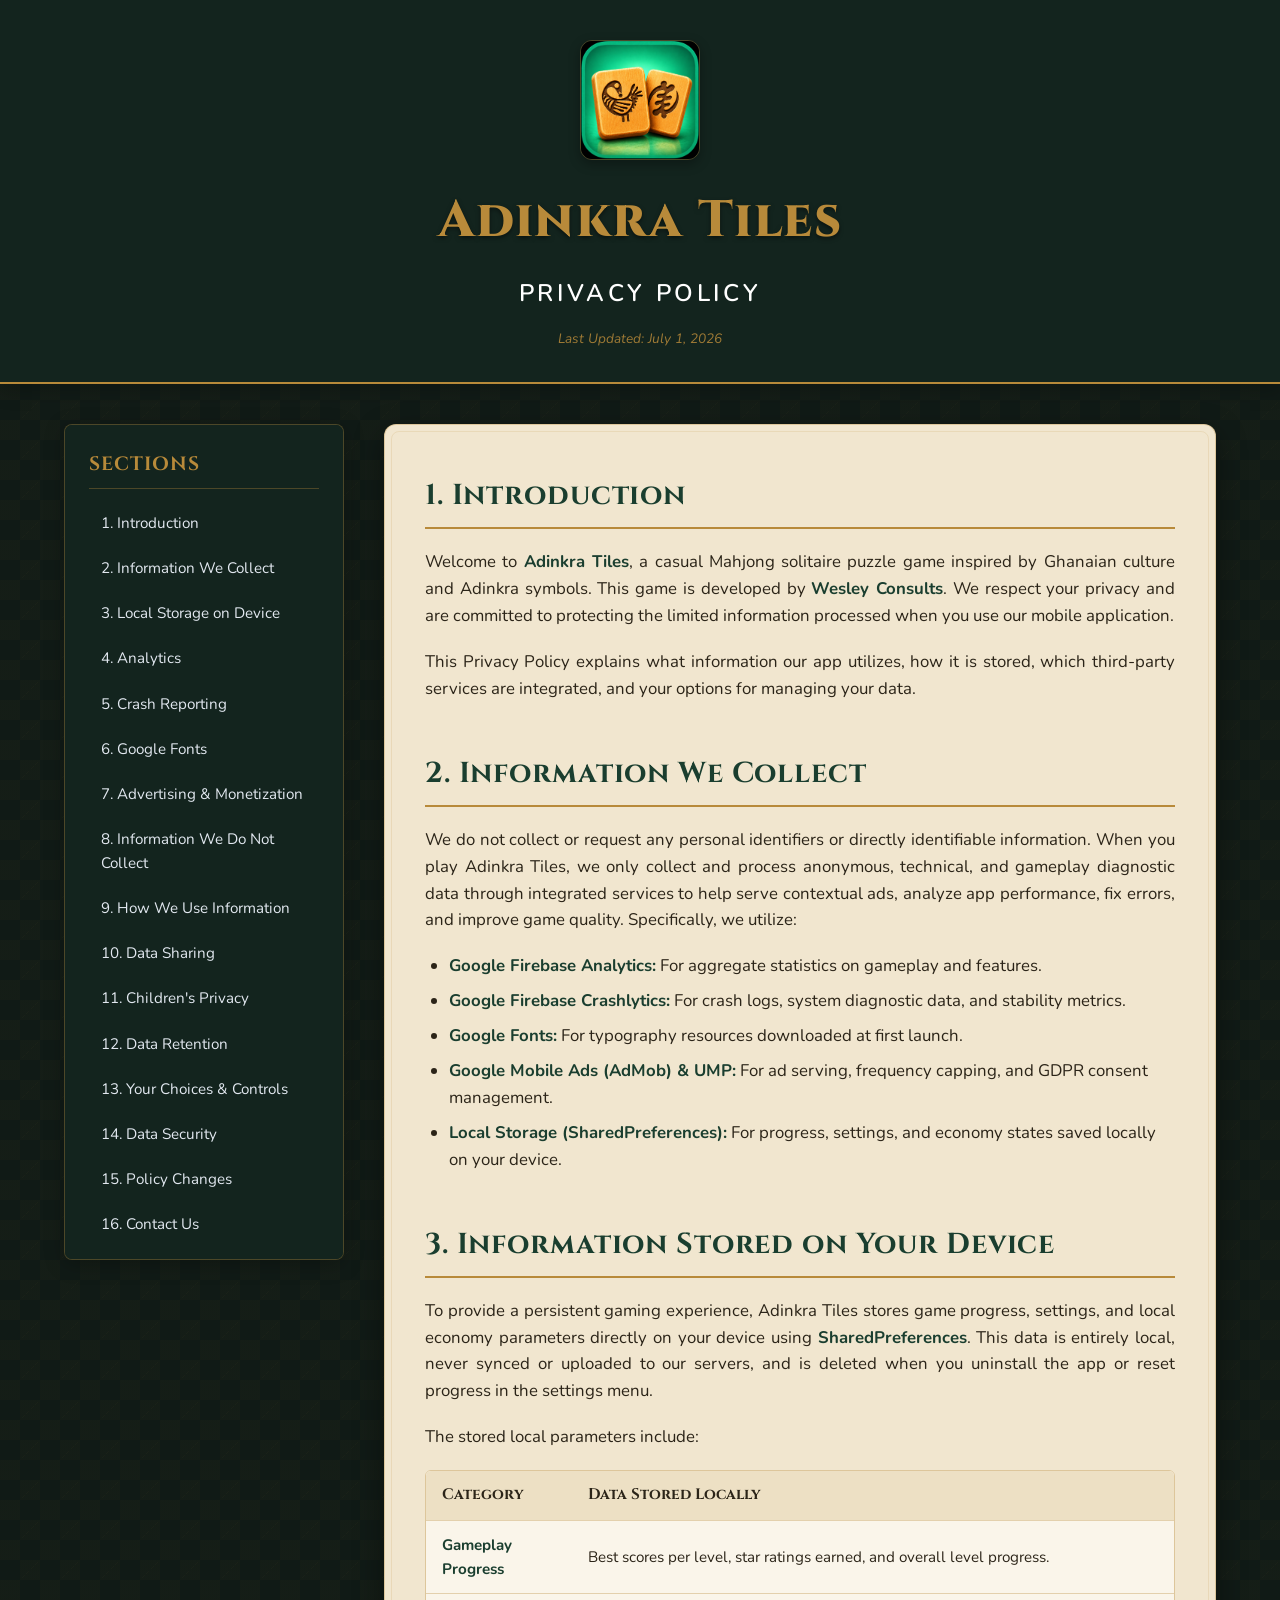
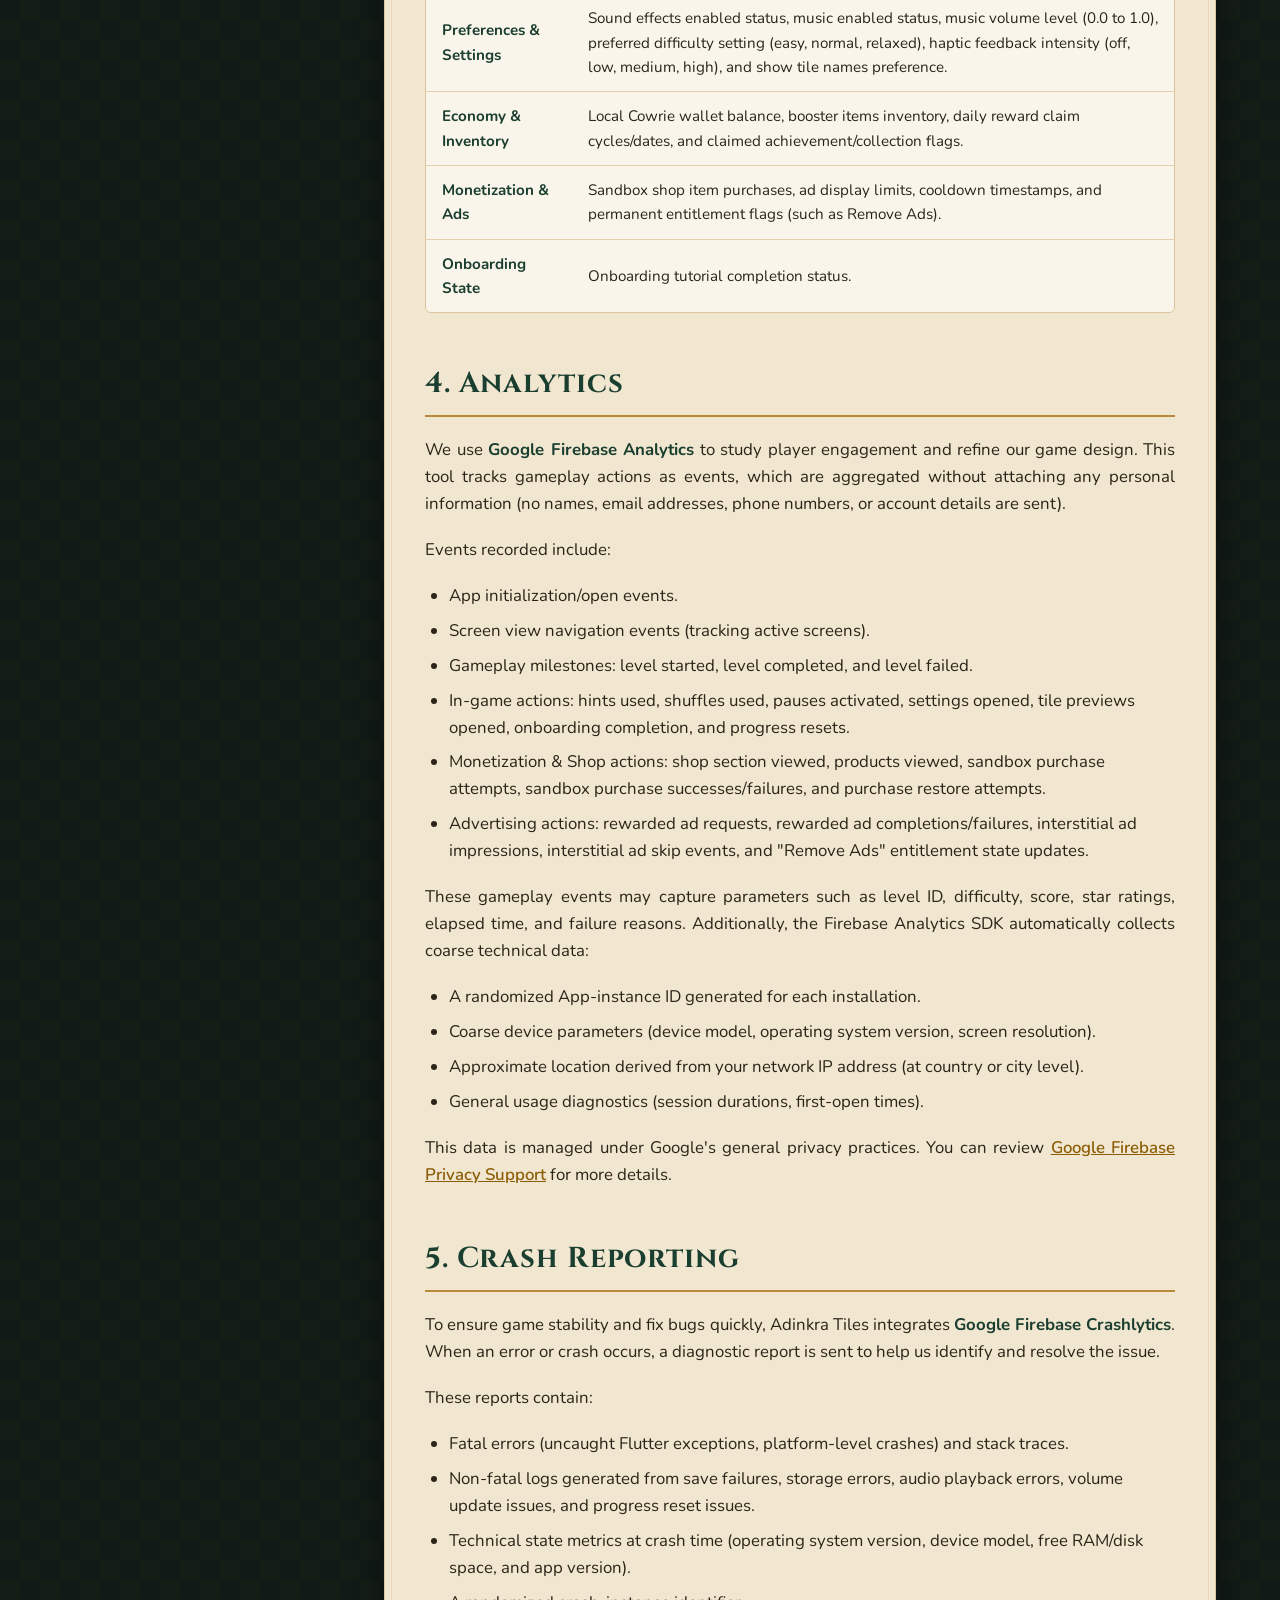
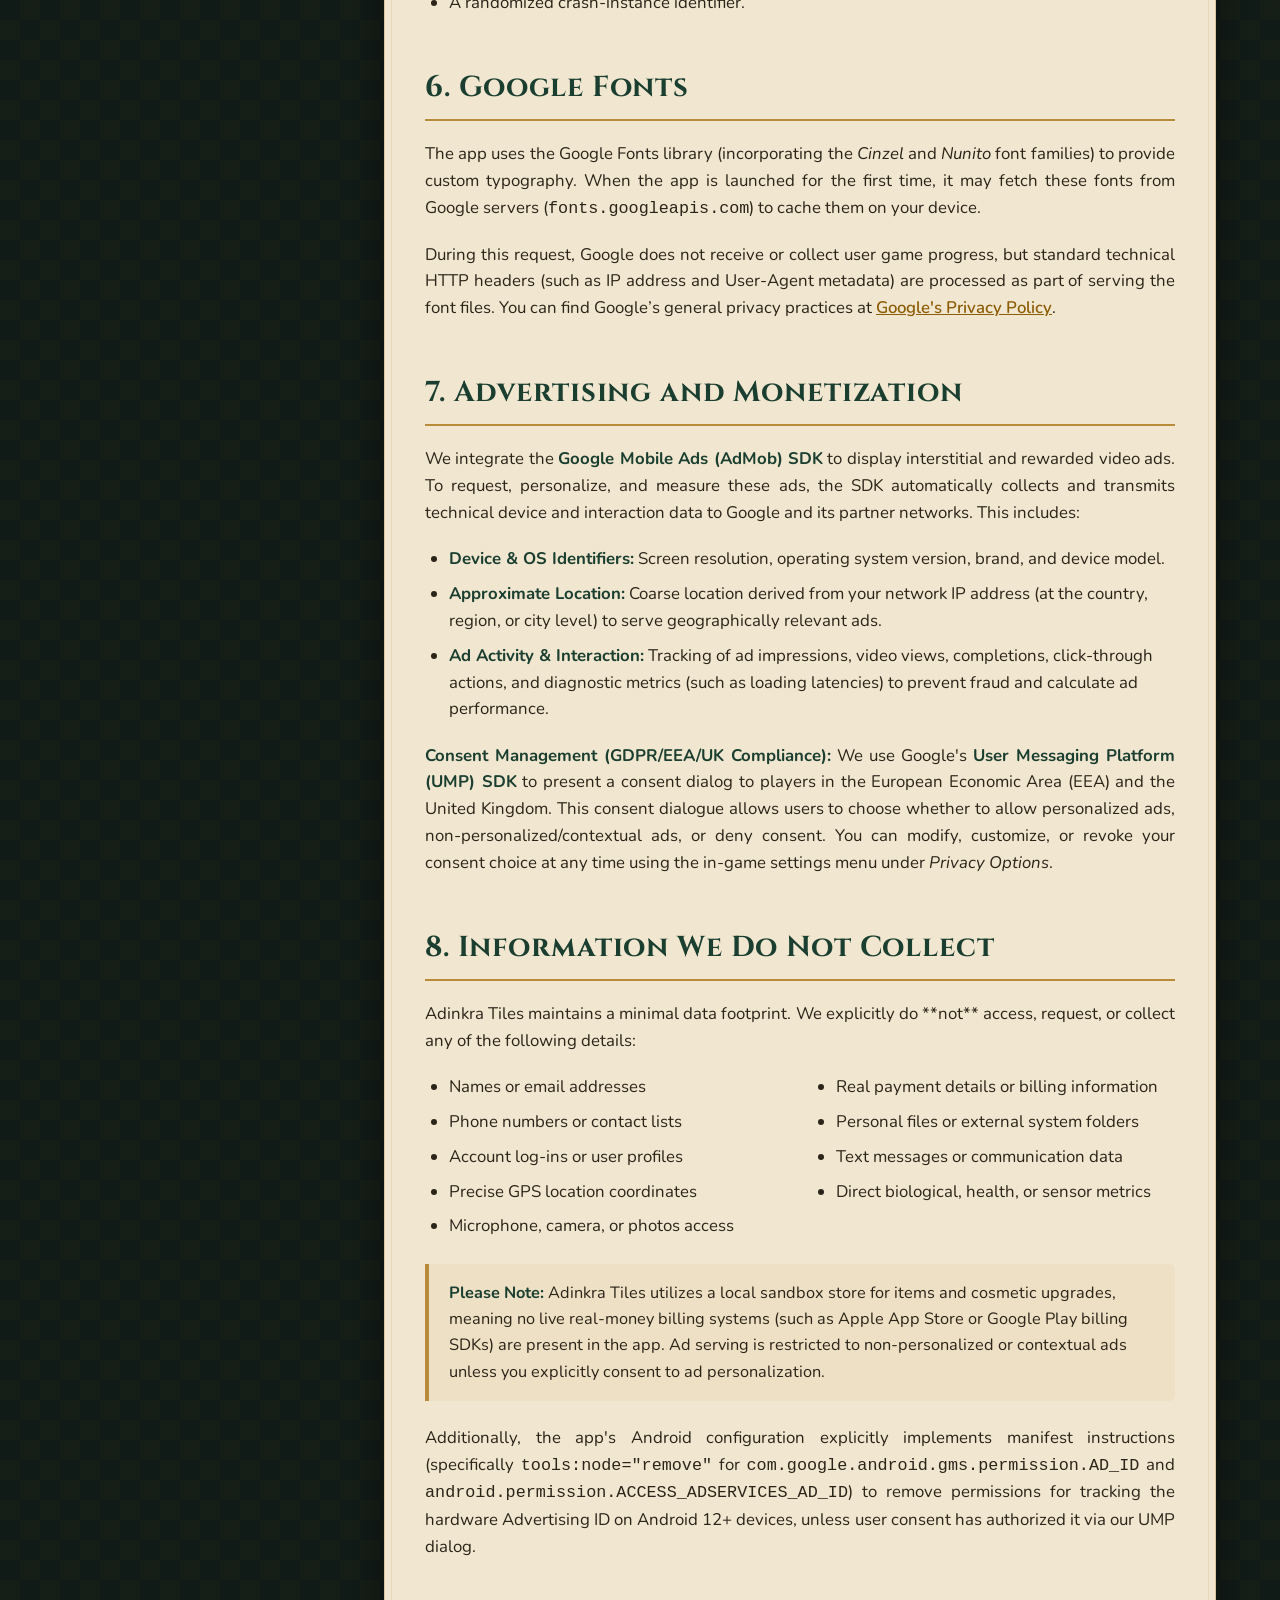
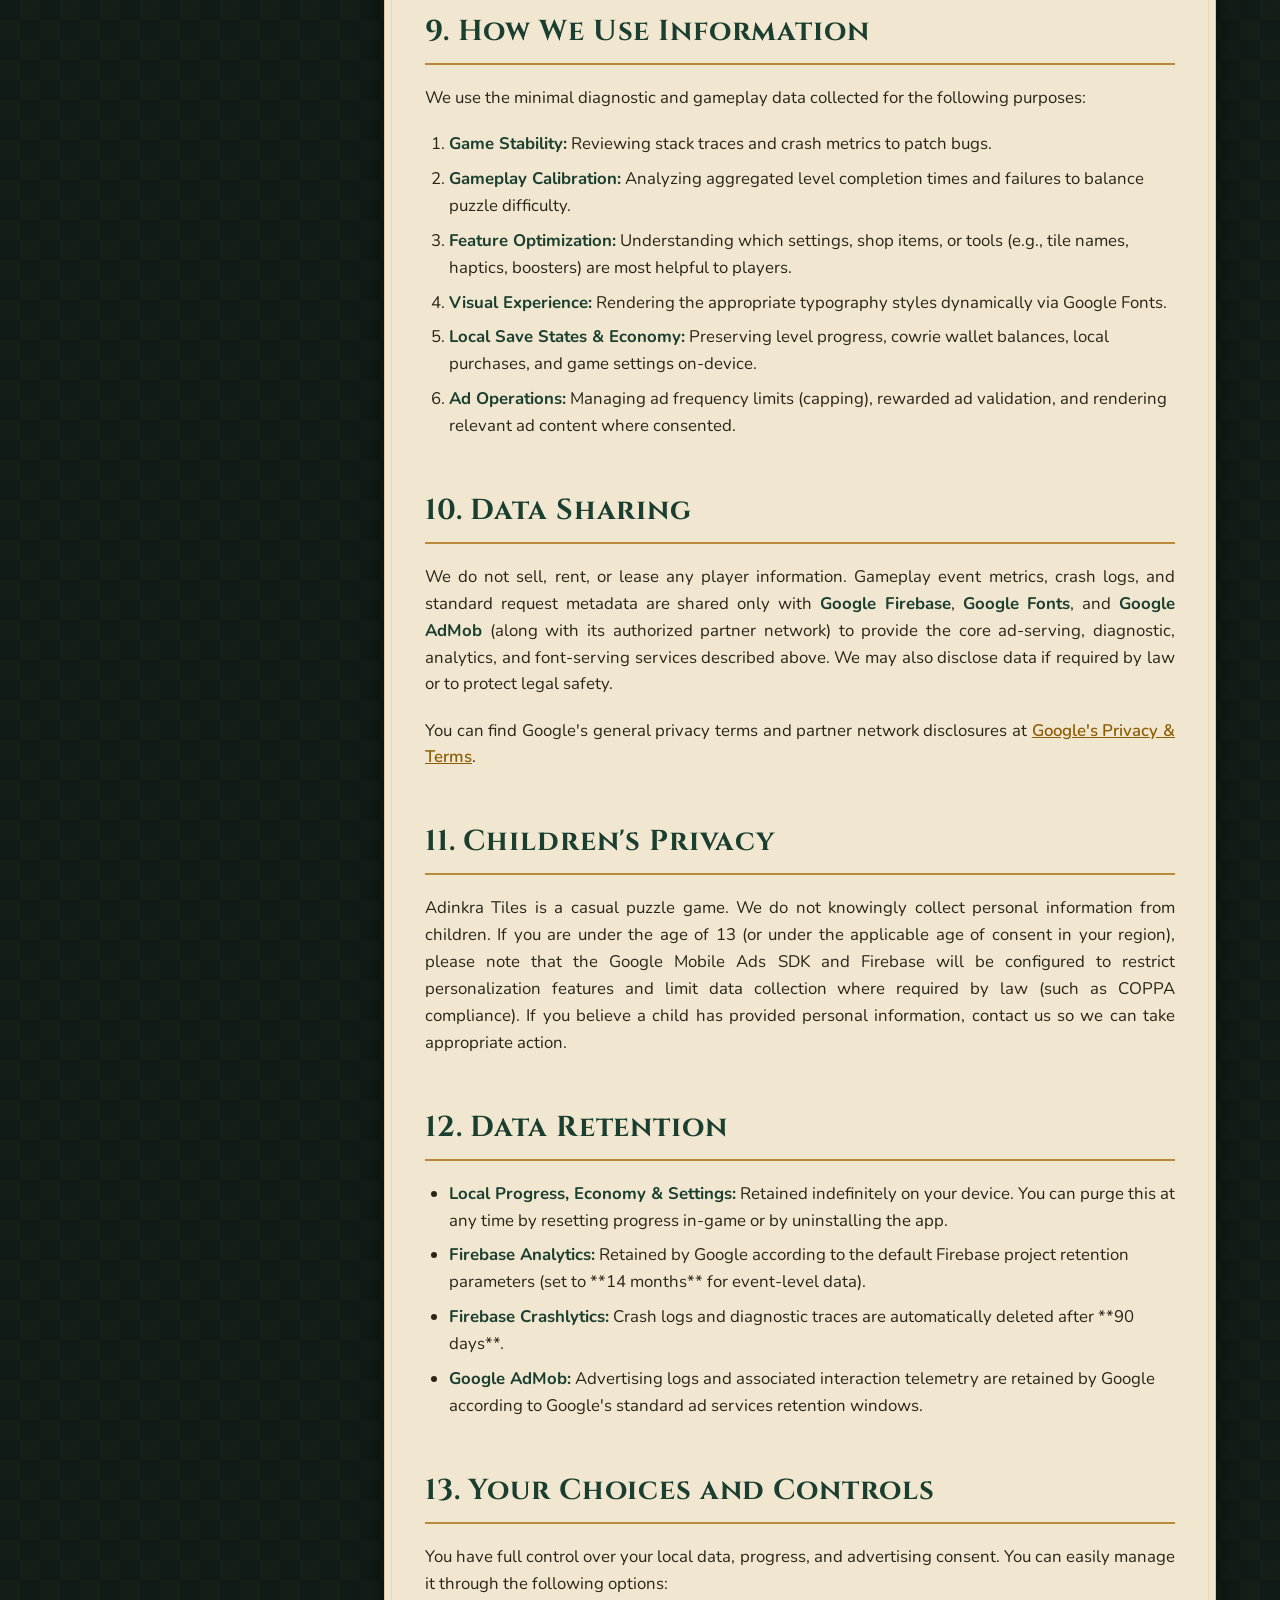
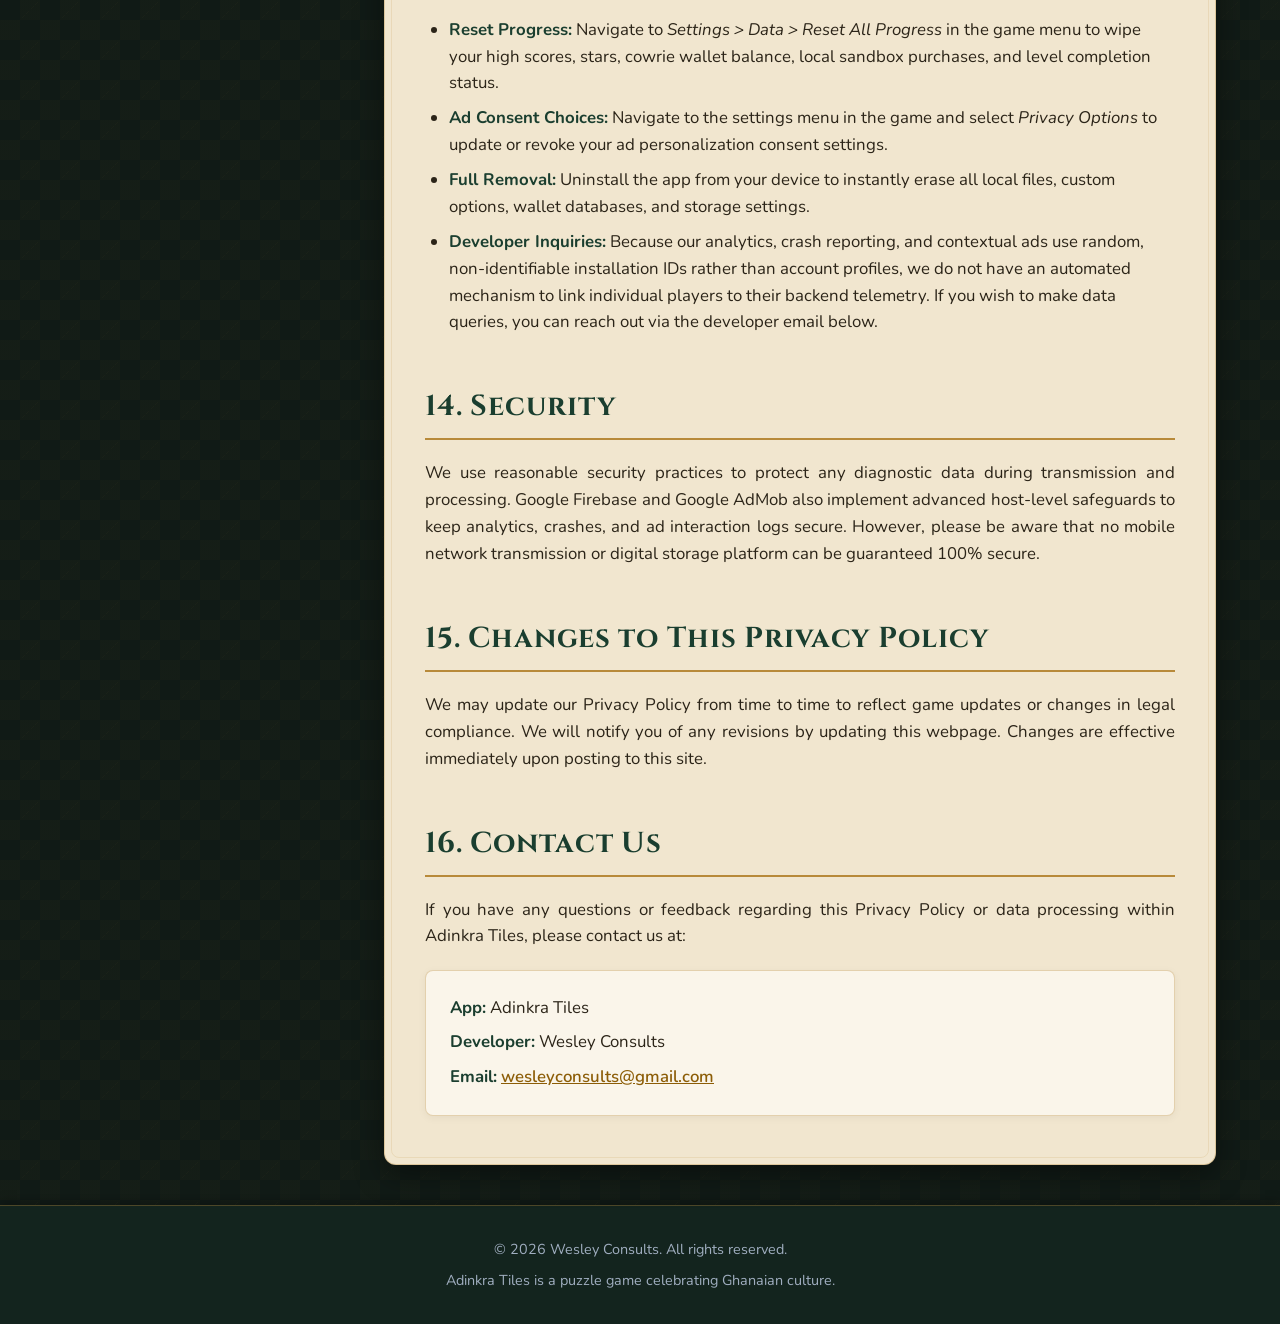
==== public/index.html @ d19e826e "Copy static files to public folder to fix Vercel 404 deployment" ====
<!DOCTYPE html>
<html lang="en">
<head>
    <meta charset="UTF-8">
    <meta name="viewport" content="width=device-width, initial-scale=1.0">
    <title>Adinkra Tiles Privacy Policy</title>
    <meta name="description" content="Privacy Policy for Adinkra Tiles, a Ghanaian-inspired Mahjong solitaire puzzle game.">
    <!-- Google Fonts: Cinzel for headers and Nunito for readable body text -->
    <link rel="preconnect" href="https://fonts.googleapis.com">
    <link rel="preconnect" href="https://fonts.gstatic.com" crossorigin>
    <link href="https://fonts.googleapis.com/css2?family=Cinzel:wght@400;600;700;800&family=Nunito:ital,wght@0,300;0,400;0,600;0,700;1,400&display=swap" rel="stylesheet">
    <link rel="stylesheet" href="styles.css">
    <link rel="icon" type="image/png" href="adinkra%20tiles%20logo.png">
</head>
<body>

    <header class="app-header">
        <div class="header-container">
            <img src="adinkra tiles logo.png" alt="Adinkra Tiles Logo" class="app-logo" id="app-logo-img">
            <h1 class="app-title">Adinkra Tiles</h1>
            <p class="app-subtitle">Privacy Policy</p>
            <p class="last-updated">Last Updated: July 1, 2026</p>
        </div>
    </header>

    <div class="main-layout-container">
        <!-- Sidebar Navigation (Table of Contents) -->
        <aside class="sidebar-nav" id="table-of-contents">
            <h2 class="toc-title">Sections</h2>
            <nav class="toc-links">
                <a href="#section-1" class="toc-link" id="link-section-1">1. Introduction</a>
                <a href="#section-2" class="toc-link" id="link-section-2">2. Information We Collect</a>
                <a href="#section-3" class="toc-link" id="link-section-3">3. Local Storage on Device</a>
                <a href="#section-4" class="toc-link" id="link-section-4">4. Analytics</a>
                <a href="#section-5" class="toc-link" id="link-section-5">5. Crash Reporting</a>
                <a href="#section-6" class="toc-link" id="link-section-6">6. Google Fonts</a>
                <a href="#section-7" class="toc-link" id="link-section-7">7. Advertising & Monetization</a>
                <a href="#section-8" class="toc-link" id="link-section-8">8. Information We Do Not Collect</a>
                <a href="#section-9" class="toc-link" id="link-section-9">9. How We Use Information</a>
                <a href="#section-10" class="toc-link" id="link-section-10">10. Data Sharing</a>
                <a href="#section-11" class="toc-link" id="link-section-11">11. Children's Privacy</a>
                <a href="#section-12" class="toc-link" id="link-section-12">12. Data Retention</a>
                <a href="#section-13" class="toc-link" id="link-section-13">13. Your Choices & Controls</a>
                <a href="#section-14" class="toc-link" id="link-section-14">14. Data Security</a>
                <a href="#section-15" class="toc-link" id="link-section-15">15. Policy Changes</a>
                <a href="#section-16" class="toc-link" id="link-section-16">16. Contact Us</a>
            </nav>
        </aside>

        <!-- Main Content Card -->
        <main class="content-card" id="privacy-content">
            <!-- Section 1: Introduction -->
            <section id="section-1" class="policy-section">
                <h2>1. Introduction</h2>
                <p>Welcome to <strong>Adinkra Tiles</strong>, a casual Mahjong solitaire puzzle game inspired by Ghanaian culture and Adinkra symbols. This game is developed by <strong>Wesley Consults</strong>. We respect your privacy and are committed to protecting the limited information processed when you use our mobile application.</p>
                <p>This Privacy Policy explains what information our app utilizes, how it is stored, which third-party services are integrated, and your options for managing your data.</p>
            </section>

            <!-- Section 2: Information We Collect -->
            <section id="section-2" class="policy-section">
                <h2>2. Information We Collect</h2>
                <p>We do not collect or request any personal identifiers or directly identifiable information. When you play Adinkra Tiles, we only collect and process anonymous, technical, and gameplay diagnostic data through integrated services to help serve contextual ads, analyze app performance, fix errors, and improve game quality. Specifically, we utilize:</p>
                <ul>
                    <li><strong>Google Firebase Analytics:</strong> For aggregate statistics on gameplay and features.</li>
                    <li><strong>Google Firebase Crashlytics:</strong> For crash logs, system diagnostic data, and stability metrics.</li>
                    <li><strong>Google Fonts:</strong> For typography resources downloaded at first launch.</li>
                    <li><strong>Google Mobile Ads (AdMob) &amp; UMP:</strong> For ad serving, frequency capping, and GDPR consent management.</li>
                    <li><strong>Local Storage (SharedPreferences):</strong> For progress, settings, and economy states saved locally on your device.</li>
                </ul>
            </section>

            <!-- Section 3: Information Stored on Your Device -->
            <section id="section-3" class="policy-section">
                <h2>3. Information Stored on Your Device</h2>
                <p>To provide a persistent gaming experience, Adinkra Tiles stores game progress, settings, and local economy parameters directly on your device using <strong>SharedPreferences</strong>. This data is entirely local, never synced or uploaded to our servers, and is deleted when you uninstall the app or reset progress in the settings menu.</p>
                <p>The stored local parameters include:</p>
                <div class="table-container">
                    <table>
                        <thead>
                            <tr>
                                <th>Category</th>
                                <th>Data Stored Locally</th>
                            </tr>
                        </thead>
                        <tbody>
                            <tr>
                                <td><strong>Gameplay Progress</strong></td>
                                <td>Best scores per level, star ratings earned, and overall level progress.</td>
                            </tr>
                            <tr>
                                <td><strong>Preferences &amp; Settings</strong></td>
                                <td>Sound effects enabled status, music enabled status, music volume level (0.0 to 1.0), preferred difficulty setting (easy, normal, relaxed), haptic feedback intensity (off, low, medium, high), and show tile names preference.</td>
                            </tr>
                            <tr>
                                <td><strong>Economy &amp; Inventory</strong></td>
                                <td>Local Cowrie wallet balance, booster items inventory, daily reward claim cycles/dates, and claimed achievement/collection flags.</td>
                            </tr>
                            <tr>
                                <td><strong>Monetization &amp; Ads</strong></td>
                                <td>Sandbox shop item purchases, ad display limits, cooldown timestamps, and permanent entitlement flags (such as Remove Ads).</td>
                            </tr>
                            <tr>
                                <td><strong>Onboarding State</strong></td>
                                <td>Onboarding tutorial completion status.</td>
                            </tr>
                        </tbody>
                    </table>
                </div>
            </section>

            <!-- Section 4: Analytics -->
            <section id="section-4" class="policy-section">
                <h2>4. Analytics</h2>
                <p>We use <strong>Google Firebase Analytics</strong> to study player engagement and refine our game design. This tool tracks gameplay actions as events, which are aggregated without attaching any personal information (no names, email addresses, phone numbers, or account details are sent).</p>
                <p>Events recorded include:</p>
                <ul>
                    <li>App initialization/open events.</li>
                    <li>Screen view navigation events (tracking active screens).</li>
                    <li>Gameplay milestones: level started, level completed, and level failed.</li>
                    <li>In-game actions: hints used, shuffles used, pauses activated, settings opened, tile previews opened, onboarding completion, and progress resets.</li>
                    <li>Monetization &amp; Shop actions: shop section viewed, products viewed, sandbox purchase attempts, sandbox purchase successes/failures, and purchase restore attempts.</li>
                    <li>Advertising actions: rewarded ad requests, rewarded ad completions/failures, interstitial ad impressions, interstitial ad skip events, and "Remove Ads" entitlement state updates.</li>
                </ul>
                <p>These gameplay events may capture parameters such as level ID, difficulty, score, star ratings, elapsed time, and failure reasons. Additionally, the Firebase Analytics SDK automatically collects coarse technical data:</p>
                <ul>
                    <li>A randomized App-instance ID generated for each installation.</li>
                    <li>Coarse device parameters (device model, operating system version, screen resolution).</li>
                    <li>Approximate location derived from your network IP address (at country or city level).</li>
                    <li>General usage diagnostics (session durations, first-open times).</li>
                </ul>
                <p>This data is managed under Google's general privacy practices. You can review <a href="https://firebase.google.com/support/privacy" target="_blank" rel="noopener noreferrer" id="link-external-firebase-privacy-1">Google Firebase Privacy Support</a> for more details.</p>
            </section>

            <!-- Section 5: Crash Reporting -->
            <section id="section-5" class="policy-section">
                <h2>5. Crash Reporting</h2>
                <p>To ensure game stability and fix bugs quickly, Adinkra Tiles integrates <strong>Google Firebase Crashlytics</strong>. When an error or crash occurs, a diagnostic report is sent to help us identify and resolve the issue.</p>
                <p>These reports contain:</p>
                <ul>
                    <li>Fatal errors (uncaught Flutter exceptions, platform-level crashes) and stack traces.</li>
                    <li>Non-fatal logs generated from save failures, storage errors, audio playback errors, volume update issues, and progress reset issues.</li>
                    <li>Technical state metrics at crash time (operating system version, device model, free RAM/disk space, and app version).</li>
                    <li>A randomized crash-instance identifier.</li>
                </ul>
            </section>

            <!-- Section 6: Google Fonts -->
            <section id="section-6" class="policy-section">
                <h2>6. Google Fonts</h2>
                <p>The app uses the Google Fonts library (incorporating the <em>Cinzel</em> and <em>Nunito</em> font families) to provide custom typography. When the app is launched for the first time, it may fetch these fonts from Google servers (<code>fonts.googleapis.com</code>) to cache them on your device.</p>
                <p>During this request, Google does not receive or collect user game progress, but standard technical HTTP headers (such as IP address and User-Agent metadata) are processed as part of serving the font files. You can find Google’s general privacy practices at <a href="https://policies.google.com/privacy" target="_blank" rel="noopener noreferrer" id="link-external-google-privacy">Google's Privacy Policy</a>.</p>
            </section>

            <!-- Section 7: Advertising and Monetization -->
            <section id="section-7" class="policy-section">
                <h2>7. Advertising and Monetization</h2>
                <p>We integrate the <strong>Google Mobile Ads (AdMob) SDK</strong> to display interstitial and rewarded video ads. To request, personalize, and measure these ads, the SDK automatically collects and transmits technical device and interaction data to Google and its partner networks. This includes:</p>
                <ul>
                    <li><strong>Device &amp; OS Identifiers:</strong> Screen resolution, operating system version, brand, and device model.</li>
                    <li><strong>Approximate Location:</strong> Coarse location derived from your network IP address (at the country, region, or city level) to serve geographically relevant ads.</li>
                    <li><strong>Ad Activity &amp; Interaction:</strong> Tracking of ad impressions, video views, completions, click-through actions, and diagnostic metrics (such as loading latencies) to prevent fraud and calculate ad performance.</li>
                </ul>
                <p><strong>Consent Management (GDPR/EEA/UK Compliance):</strong> We use Google's <strong>User Messaging Platform (UMP) SDK</strong> to present a consent dialog to players in the European Economic Area (EEA) and the United Kingdom. This consent dialogue allows users to choose whether to allow personalized ads, non-personalized/contextual ads, or deny consent. You can modify, customize, or revoke your consent choice at any time using the in-game settings menu under <em>Privacy Options</em>.</p>
            </section>

            <!-- Section 8: Information We Do Not Collect -->
            <section id="section-8" class="policy-section">
                <h2>8. Information We Do Not Collect</h2>
                <p>Adinkra Tiles maintains a minimal data footprint. We explicitly do **not** access, request, or collect any of the following details:</p>
                <div class="grid-columns">
                    <ul>
                        <li>Names or email addresses</li>
                        <li>Phone numbers or contact lists</li>
                        <li>Account log-ins or user profiles</li>
                        <li>Precise GPS location coordinates</li>
                        <li>Microphone, camera, or photos access</li>
                    </ul>
                    <ul>
                        <li>Real payment details or billing information</li>
                        <li>Personal files or external system folders</li>
                        <li>Text messages or communication data</li>
                        <li>Direct biological, health, or sensor metrics</li>
                    </ul>
                </div>
                <div class="alert-box">
                    <strong>Please Note:</strong> Adinkra Tiles utilizes a local sandbox store for items and cosmetic upgrades, meaning no live real-money billing systems (such as Apple App Store or Google Play billing SDKs) are present in the app. Ad serving is restricted to non-personalized or contextual ads unless you explicitly consent to ad personalization.
                </div>
                <p>Additionally, the app's Android configuration explicitly implements manifest instructions (specifically <code>tools:node="remove"</code> for <code>com.google.android.gms.permission.AD_ID</code> and <code>android.permission.ACCESS_ADSERVICES_AD_ID</code>) to remove permissions for tracking the hardware Advertising ID on Android 12+ devices, unless user consent has authorized it via our UMP dialog.</p>
            </section>

            <!-- Section 9: How We Use Information -->
            <section id="section-9" class="policy-section">
                <h2>9. How We Use Information</h2>
                <p>We use the minimal diagnostic and gameplay data collected for the following purposes:</p>
                <ol>
                    <li><strong>Game Stability:</strong> Reviewing stack traces and crash metrics to patch bugs.</li>
                    <li><strong>Gameplay Calibration:</strong> Analyzing aggregated level completion times and failures to balance puzzle difficulty.</li>
                    <li><strong>Feature Optimization:</strong> Understanding which settings, shop items, or tools (e.g., tile names, haptics, boosters) are most helpful to players.</li>
                    <li><strong>Visual Experience:</strong> Rendering the appropriate typography styles dynamically via Google Fonts.</li>
                    <li><strong>Local Save States &amp; Economy:</strong> Preserving level progress, cowrie wallet balances, local purchases, and game settings on-device.</li>
                    <li><strong>Ad Operations:</strong> Managing ad frequency limits (capping), rewarded ad validation, and rendering relevant ad content where consented.</li>
                </ol>
            </section>

            <!-- Section 10: Data Sharing -->
            <section id="section-10" class="policy-section">
                <h2>10. Data Sharing</h2>
                <p>We do not sell, rent, or lease any player information. Gameplay event metrics, crash logs, and standard request metadata are shared only with <strong>Google Firebase</strong>, <strong>Google Fonts</strong>, and <strong>Google AdMob</strong> (along with its authorized partner network) to provide the core ad-serving, diagnostic, analytics, and font-serving services described above. We may also disclose data if required by law or to protect legal safety.</p>
                <p>You can find Google's general privacy terms and partner network disclosures at <a href="https://policies.google.com/privacy" target="_blank" rel="noopener noreferrer" id="link-external-google-privacy-sharing">Google's Privacy &amp; Terms</a>.</p>
            </section>

            <!-- Section 11: Children's Privacy -->
            <section id="section-11" class="policy-section">
                <h2>11. Children's Privacy</h2>
                <p>Adinkra Tiles is a casual puzzle game. We do not knowingly collect personal information from children. If you are under the age of 13 (or under the applicable age of consent in your region), please note that the Google Mobile Ads SDK and Firebase will be configured to restrict personalization features and limit data collection where required by law (such as COPPA compliance). If you believe a child has provided personal information, contact us so we can take appropriate action.</p>
            </section>

            <!-- Section 12: Data Retention -->
            <section id="section-12" class="policy-section">
                <h2>12. Data Retention</h2>
                <ul>
                    <li><strong>Local Progress, Economy &amp; Settings:</strong> Retained indefinitely on your device. You can purge this at any time by resetting progress in-game or by uninstalling the app.</li>
                    <li><strong>Firebase Analytics:</strong> Retained by Google according to the default Firebase project retention parameters (set to **14 months** for event-level data).</li>
                    <li><strong>Firebase Crashlytics:</strong> Crash logs and diagnostic traces are automatically deleted after **90 days**.</li>
                    <li><strong>Google AdMob:</strong> Advertising logs and associated interaction telemetry are retained by Google according to Google's standard ad services retention windows.</li>
                </ul>
            </section>

            <!-- Section 13: Your Choices and Controls -->
            <section id="section-13" class="policy-section">
                <h2>13. Your Choices and Controls</h2>
                <p>You have full control over your local data, progress, and advertising consent. You can easily manage it through the following options:</p>
                <ul>
                    <li><strong>Reset Progress:</strong> Navigate to <em>Settings > Data > Reset All Progress</em> in the game menu to wipe your high scores, stars, cowrie wallet balance, local sandbox purchases, and level completion status.</li>
                    <li><strong>Ad Consent Choices:</strong> Navigate to the settings menu in the game and select <em>Privacy Options</em> to update or revoke your ad personalization consent settings.</li>
                    <li><strong>Full Removal:</strong> Uninstall the app from your device to instantly erase all local files, custom options, wallet databases, and storage settings.</li>
                    <li><strong>Developer Inquiries:</strong> Because our analytics, crash reporting, and contextual ads use random, non-identifiable installation IDs rather than account profiles, we do not have an automated mechanism to link individual players to their backend telemetry. If you wish to make data queries, you can reach out via the developer email below.</li>
                </ul>
            </section>

            <!-- Section 14: Security -->
            <section id="section-14" class="policy-section">
                <h2>14. Security</h2>
                <p>We use reasonable security practices to protect any diagnostic data during transmission and processing. Google Firebase and Google AdMob also implement advanced host-level safeguards to keep analytics, crashes, and ad interaction logs secure. However, please be aware that no mobile network transmission or digital storage platform can be guaranteed 100% secure.</p>
            </section>

            <!-- Section 15: Changes to This Privacy Policy -->
            <section id="section-15" class="policy-section">
                <h2>15. Changes to This Privacy Policy</h2>
                <p>We may update our Privacy Policy from time to time to reflect game updates or changes in legal compliance. We will notify you of any revisions by updating this webpage. Changes are effective immediately upon posting to this site.</p>
            </section>

            <!-- Section 16: Contact Us -->
            <section id="section-16" class="policy-section">
                <h2>16. Contact Us</h2>
                <p>If you have any questions or feedback regarding this Privacy Policy or data processing within Adinkra Tiles, please contact us at:</p>
                <div class="contact-card">
                    <p><strong>App:</strong> Adinkra Tiles</p>
                    <p><strong>Developer:</strong> Wesley Consults</p>
                    <p><strong>Email:</strong> <a href="mailto:wesleyconsults@gmail.com" id="link-contact-email">wesleyconsults@gmail.com</a></p>
                </div>
            </section>
        </main>
    </div>

    <footer class="app-footer">
        <div class="footer-container">
            <p>&copy; 2026 Wesley Consults. All rights reserved.</p>
            <p>Adinkra Tiles is a puzzle game celebrating Ghanaian culture.</p>
        </div>
    </footer>

</body>
</html>
---- public/styles.css ----
/* Core Design System Tokens */
:root {
    --bg-color: #101A16;
    --bg-accent: #13241E;
    --card-color: #F1E6CF;
    --card-accent: #EDE0C4;
    --text-primary: #2B2418;
    --text-muted: #74664E;
    --gold: #B88A3A;
    --gold-glow: rgba(184, 138, 58, 0.15);
    --border-color: rgba(184, 138, 58, 0.35);
    --border-hover: rgba(184, 138, 58, 0.65);
    --font-heading: 'Cinzel', serif;
    --font-body: 'Nunito', sans-serif;
    --shadow-soft: 0 4px 20px rgba(0, 0, 0, 0.25);
    --shadow-card: 0 10px 30px rgba(0, 0, 0, 0.4);
}

/* Reset and Global Styles */
*, *::before, *::after {
    box-sizing: border-box;
    margin: 0;
    padding: 0;
}

html {
    scroll-behavior: smooth;
    scrollbar-color: var(--gold) var(--bg-color);
    scrollbar-width: thin;
}

body {
    font-family: var(--font-body);
    background-color: var(--bg-color);
    color: #FFFFFF; /* Base body color for layout */
    line-height: 1.6;
    min-block-size: 100dvb;
    display: flex;
    flex-direction: column;
    overflow-x: hidden;
    position: relative;

    /* Subtle Ghanaian Kente-inspired background pattern */
    background-image: 
        linear-gradient(45deg, rgba(184, 138, 58, 0.03) 25%, transparent 25%), 
        linear-gradient(-45deg, rgba(184, 138, 58, 0.03) 25%, transparent 25%), 
        linear-gradient(45deg, transparent 75%, rgba(184, 138, 58, 0.03) 75%), 
        linear-gradient(-45deg, transparent 75%, rgba(184, 138, 58, 0.03) 75%);
    background-size: 40px 40px;
    background-position: 0 0, 0 20px, 20px -20px, -20px 0px;
}

/* Typography elements */
h1, h2, h3, h4 {
    font-family: var(--font-heading);
    letter-spacing: 0.03em;
}

/* Header Section */
.app-header {
    background-color: var(--bg-accent);
    border-bottom: 2px solid var(--gold);
    padding-block: 2.5rem 2rem;
    text-align: center;
    position: relative;
    box-shadow: var(--shadow-soft);
}

.header-container {
    max-inline-size: 800px;
    margin-inline: auto;
    padding-inline: 1.5rem;
    display: flex;
    flex-direction: column;
    align-items: center;
    gap: 0.75rem;
}

.app-logo {
    max-block-size: 120px;
    inline-size: auto;
    margin-block-end: 0.5rem;
    border-radius: 12px;
    border: 1px solid var(--border-color);
    box-shadow: 0 4px 12px rgba(0, 0, 0, 0.3);
    transition: transform 0.3s ease, border-color 0.3s ease;
}

.app-logo:hover {
    transform: scale(1.03);
    border-color: var(--gold);
}

.app-title {
    font-size: clamp(2rem, 5vw, 3.2rem);
    color: var(--gold);
    font-weight: 800;
    text-shadow: 0 2px 4px rgba(0, 0, 0, 0.5);
}

.app-subtitle {
    font-size: clamp(1.1rem, 2.5vw, 1.5rem);
    color: #FFFFFF;
    text-transform: uppercase;
    letter-spacing: 0.15em;
    font-weight: 600;
}

.last-updated {
    font-size: 0.85rem;
    color: var(--gold);
    opacity: 0.85;
    margin-block-start: 0.25rem;
    font-style: italic;
}

/* Main Layout Container */
.main-layout-container {
    max-inline-size: 1200px;
    margin-inline: auto;
    padding: 2.5rem 1.5rem;
    display: grid;
    grid-template-columns: 280px 1fr;
    gap: 2.5rem;
    align-items: start;
    flex: 1 0 auto;
}

/* Sticky Sidebar (Table of Contents) */
.sidebar-nav {
    position: sticky;
    top: 2rem;
    background-color: var(--bg-accent);
    border: 1px solid var(--border-color);
    border-radius: 8px;
    padding: 1.5rem;
    box-shadow: var(--shadow-soft);
    max-block-size: calc(100dvb - 4rem);
    overflow-y: auto;
}

.toc-title {
    font-size: 1.2rem;
    color: var(--gold);
    border-bottom: 1px solid var(--border-color);
    padding-block-end: 0.5rem;
    margin-block-end: 1rem;
    text-transform: uppercase;
    letter-spacing: 0.05em;
}

.toc-links {
    display: flex;
    flex-direction: column;
    gap: 0.5rem;
}

.toc-link {
    color: #E2E8F0;
    text-decoration: none;
    font-size: 0.95rem;
    padding: 0.4rem 0.6rem;
    border-radius: 4px;
    transition: all 0.2s ease;
    border-inline-start: 2px solid transparent;
}

.toc-link:hover,
.toc-link:focus-visible {
    background-color: rgba(184, 138, 58, 0.1);
    color: var(--gold);
    border-inline-start-color: var(--gold);
}

.toc-link:focus-visible {
    outline: 2px solid var(--gold);
    outline-offset: 2px;
}

/* Main Content Card (Parchment Style) */
.content-card {
    background-color: var(--card-color);
    color: var(--text-primary);
    border: 1px solid var(--border-color);
    border-radius: 12px;
    padding: 3rem 2.5rem;
    box-shadow: var(--shadow-card);
    position: relative;
    overflow: hidden;
}

/* Content Card Decorative Ghanaian Corners */
.content-card::before {
    content: '';
    position: absolute;
    inset: 6px;
    border: 1px solid rgba(184, 138, 58, 0.15);
    pointer-events: none;
    border-radius: 8px;
}

.policy-section {
    margin-block-end: 3rem;
}

.policy-section:last-of-type {
    margin-block-end: 0;
}

.policy-section h2 {
    font-size: clamp(1.4rem, 3.5vw, 1.8rem);
    color: #1A3E2F; /* Dark Teal/Green for heading */
    border-bottom: 2px solid var(--gold);
    padding-block-end: 0.5rem;
    margin-block-end: 1.25rem;
    font-weight: 700;
}

.policy-section p {
    margin-block-end: 1.2rem;
    font-size: 1.05rem;
    text-align: justify;
    color: var(--text-primary);
}

.policy-section p:last-child {
    margin-block-end: 0;
}

.policy-section ul,
.policy-section ol {
    margin-block-start: 0.5rem;
    margin-block-end: 1.2rem;
    padding-inline-start: 1.5rem;
}

.policy-section li {
    margin-block-end: 0.5rem;
    font-size: 1.05rem;
}

.policy-section li:last-child {
    margin-block-end: 0;
}

.policy-section strong {
    color: #1A3E2F;
}

/* Links inside policy card */
.policy-section a {
    color: #8C5D07;
    text-decoration: underline;
    font-weight: 600;
    transition: color 0.2s ease;
}

.policy-section a:hover,
.policy-section a:focus-visible {
    color: var(--gold);
}

.policy-section a:focus-visible {
    outline: 2px solid var(--gold);
    outline-offset: 1px;
}

/* Local storage table decoration */
.table-container {
    overflow-x: auto;
    margin-block-end: 1.5rem;
    border: 1px solid var(--border-color);
    border-radius: 6px;
}

table {
    inline-size: 100%;
    border-collapse: collapse;
    font-size: 0.95rem;
    background-color: #FAF5EA;
}

th, td {
    padding: 0.75rem 1rem;
    text-align: left;
    border-bottom: 1px solid var(--border-color);
}

th {
    background-color: var(--card-accent);
    font-family: var(--font-heading);
    color: var(--text-primary);
    font-weight: 700;
}

tr:last-child td {
    border-bottom: none;
}

/* Double columns info grid */
.grid-columns {
    display: grid;
    grid-template-columns: repeat(auto-fit, minmax(250px, 1fr));
    gap: 1.5rem;
    margin-block-end: 1.2rem;
}

.grid-columns ul {
    margin-block: 0;
}

/* Custom Warning Alert Box */
.alert-box {
    background-color: var(--card-accent);
    border-inline-start: 4px solid var(--gold);
    padding: 1rem 1.25rem;
    margin-block: 1.5rem;
    border-radius: 0 6px 6px 0;
    font-size: 1.02rem !important;
}

/* Contact Info Area */
.contact-card {
    background-color: #FAF5EA;
    border: 1px solid var(--border-color);
    border-radius: 8px;
    padding: 1.5rem;
    margin-block-start: 1rem;
    box-shadow: 0 2px 8px rgba(0, 0, 0, 0.05);
}

.contact-card p {
    margin-block-end: 0.5rem !important;
}

.contact-card p:last-child {
    margin-block-end: 0 !important;
}

/* Footer Section */
.app-footer {
    background-color: var(--bg-accent);
    color: #A0AEC0;
    padding-block: 2rem;
    text-align: center;
    border-top: 1px solid var(--border-color);
    box-shadow: 0 -4px 10px rgba(0, 0, 0, 0.25);
    margin-block-start: auto;
}

.footer-container {
    max-inline-size: 800px;
    margin-inline: auto;
    padding-inline: 1.5rem;
    display: flex;
    flex-direction: column;
    gap: 0.5rem;
}

.app-footer p {
    font-size: 0.9rem;
}

/* Responsive Breakpoints */
@media (max-width: 900px) {
    .main-layout-container {
        grid-template-columns: 1fr;
        gap: 1.5rem;
        padding-block: 1.5rem;
    }

    .sidebar-nav {
        position: relative;
        top: 0;
        max-block-size: none;
        overflow-y: visible;
        padding: 1rem;
    }

    .toc-title {
        font-size: 1rem;
        margin-block-end: 0.75rem;
    }

    /* Horizontal scrollbar of links on mobile view */
    .toc-links {
        flex-direction: row;
        overflow-x: auto;
        white-space: nowrap;
        padding-block-end: 0.5rem;
        scrollbar-width: thin;
        -webkit-overflow-scrolling: touch;
        gap: 0.4rem;
    }

    .toc-link {
        border-inline-start: none;
        border: 1px solid var(--border-color);
        background-color: rgba(255, 255, 255, 0.05);
        padding: 0.4rem 0.8rem;
        border-radius: 20px;
        font-size: 0.85rem;
    }

    .toc-link:hover,
    .toc-link:focus-visible {
        border-color: var(--gold);
        background-color: rgba(184, 138, 58, 0.2);
    }
}

@media (max-width: 600px) {
    .app-header {
        padding-block: 1.5rem 1.25rem;
    }

    .app-logo {
        max-block-size: 90px;
    }

    .content-card {
        padding: 1.75rem 1.25rem;
    }

    .policy-section h2 {
        padding-block-end: 0.3rem;
        margin-block-end: 1rem;
    }

    .policy-section p, 
    .policy-section li {
        font-size: 0.98rem;
    }

    .contact-card {
        padding: 1rem;
    }
}
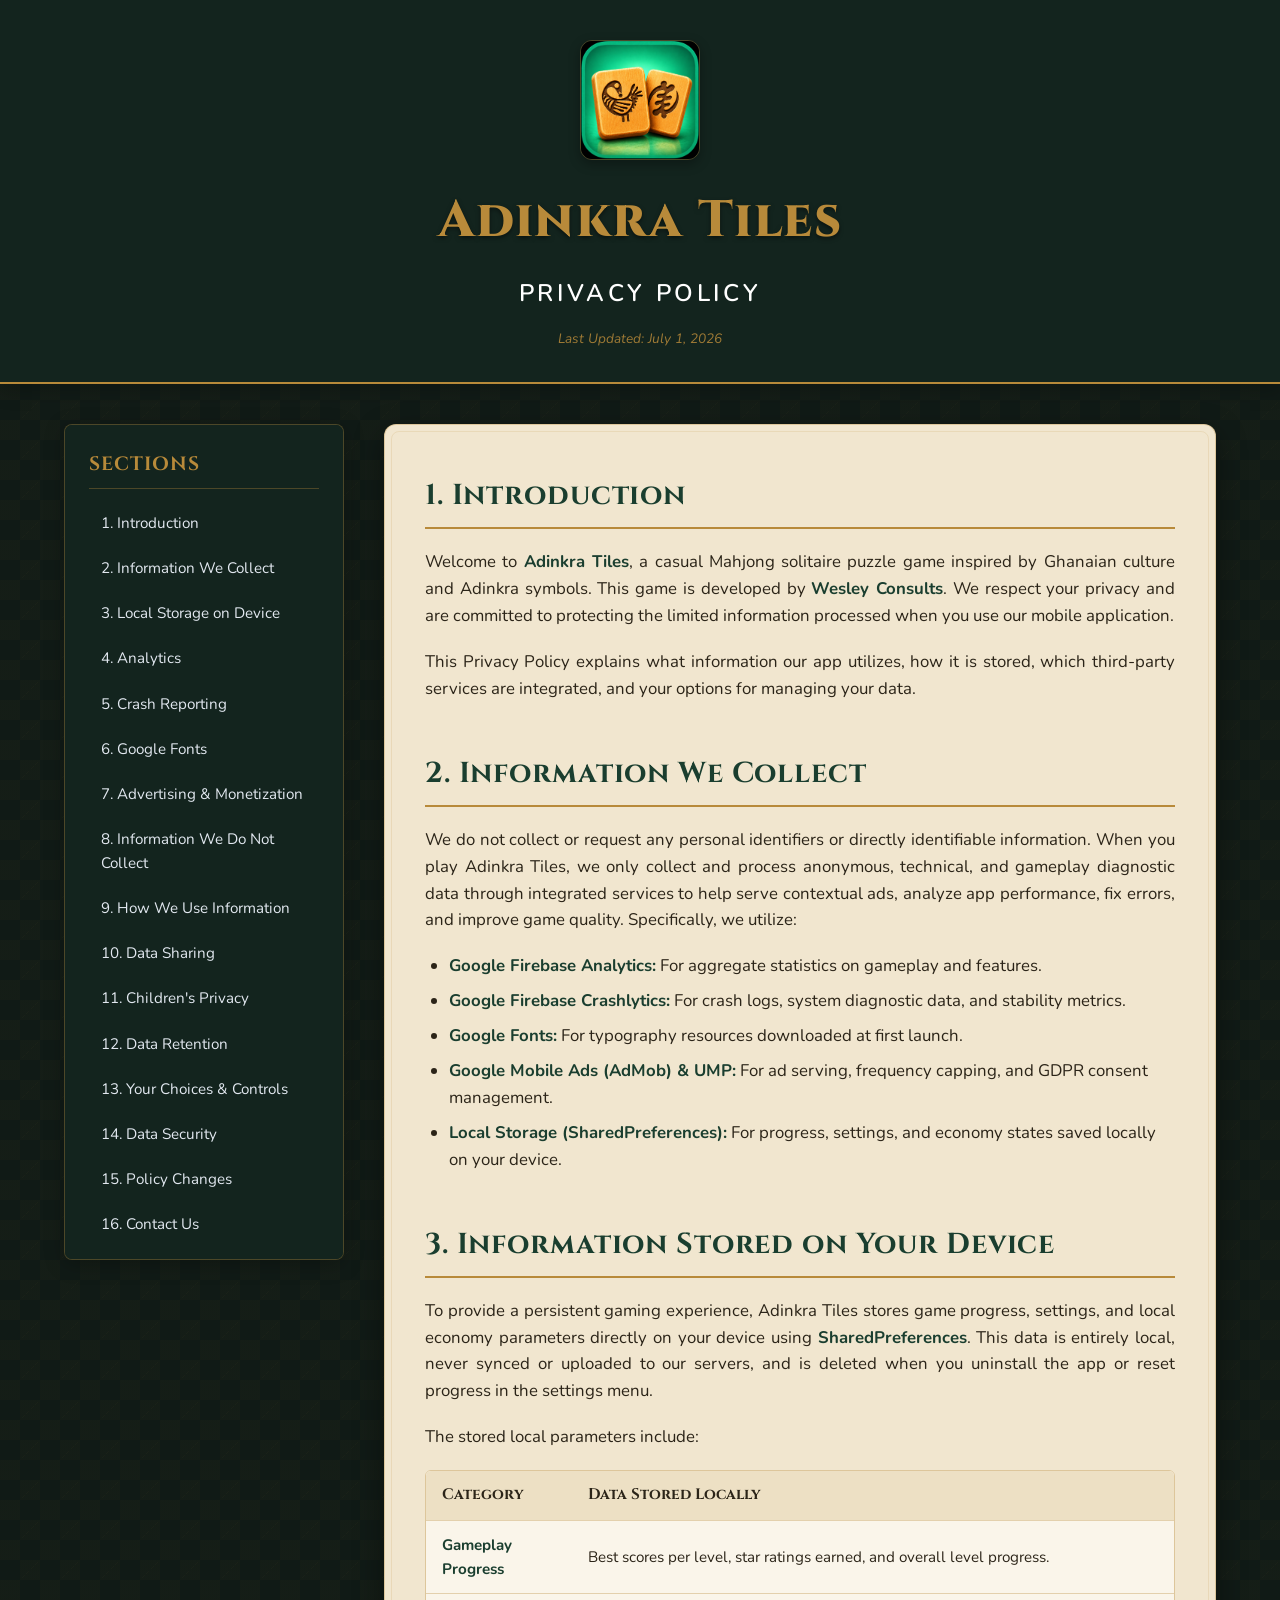
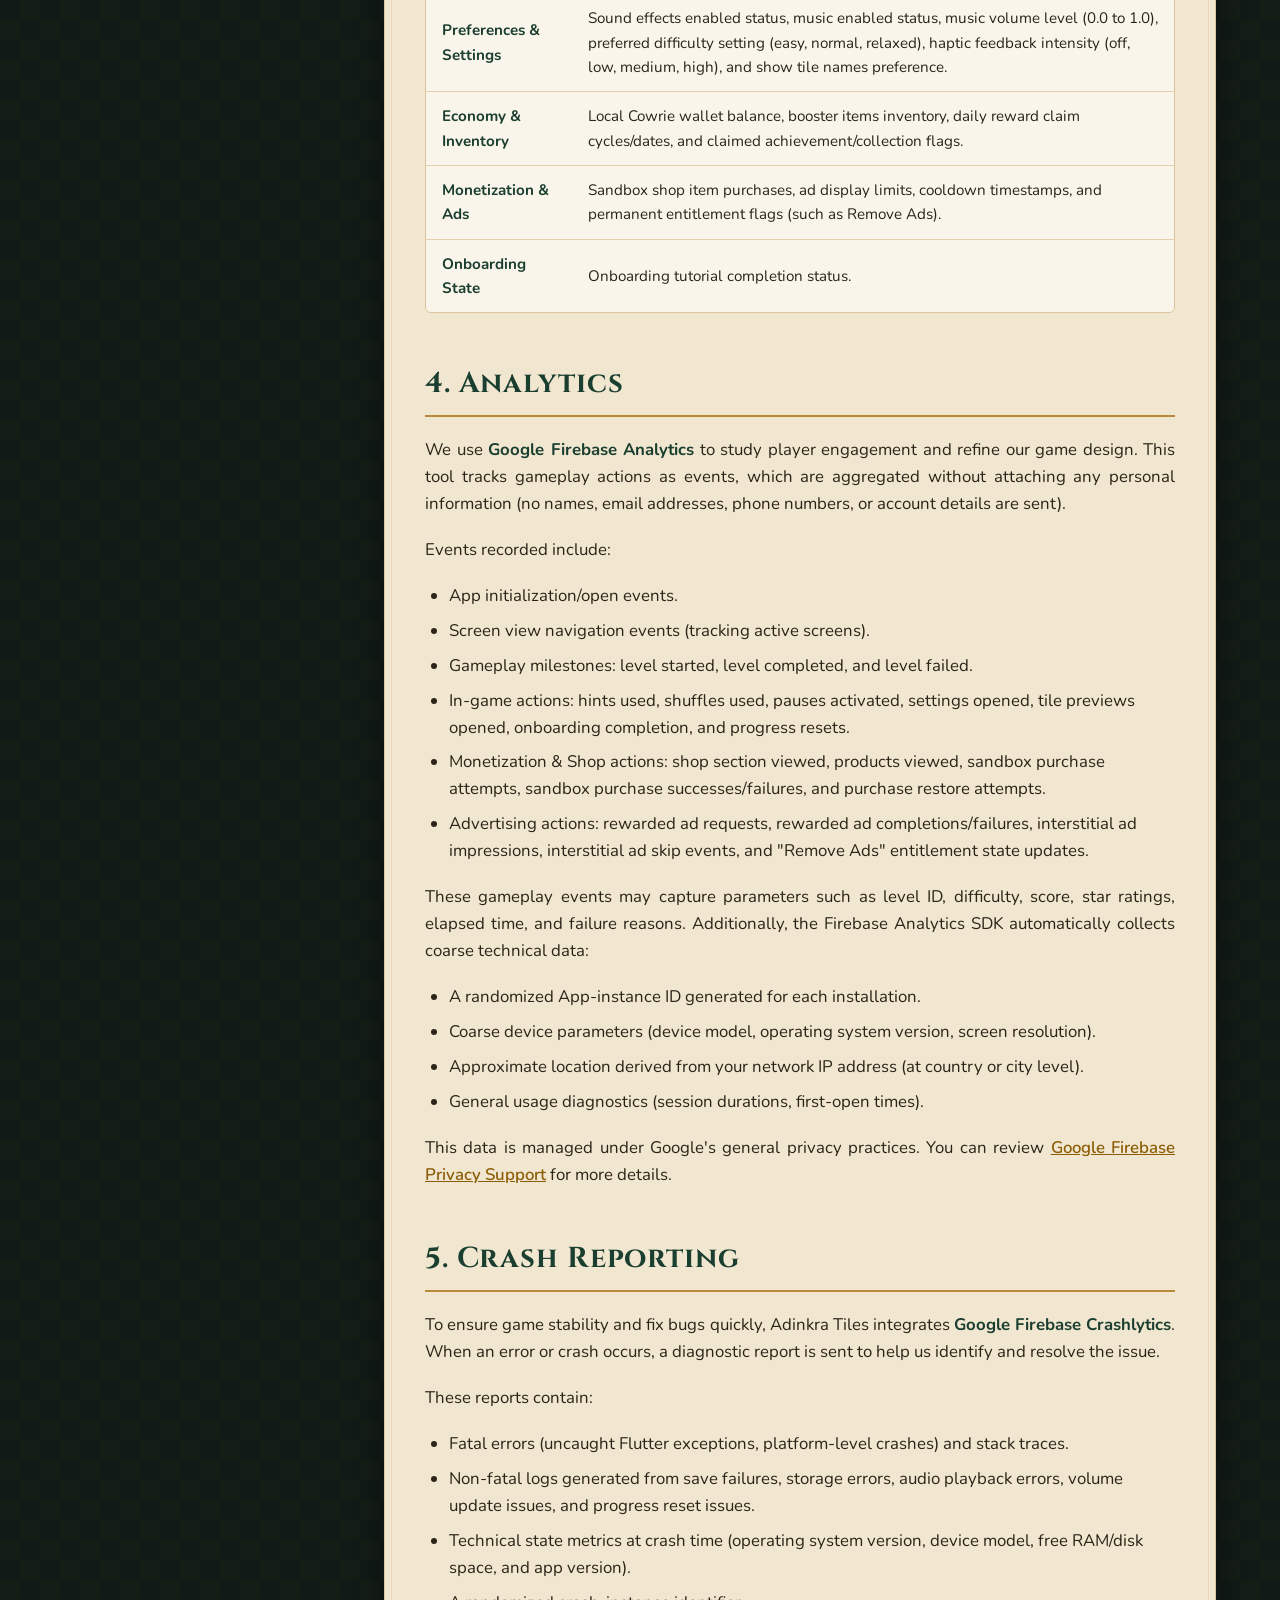
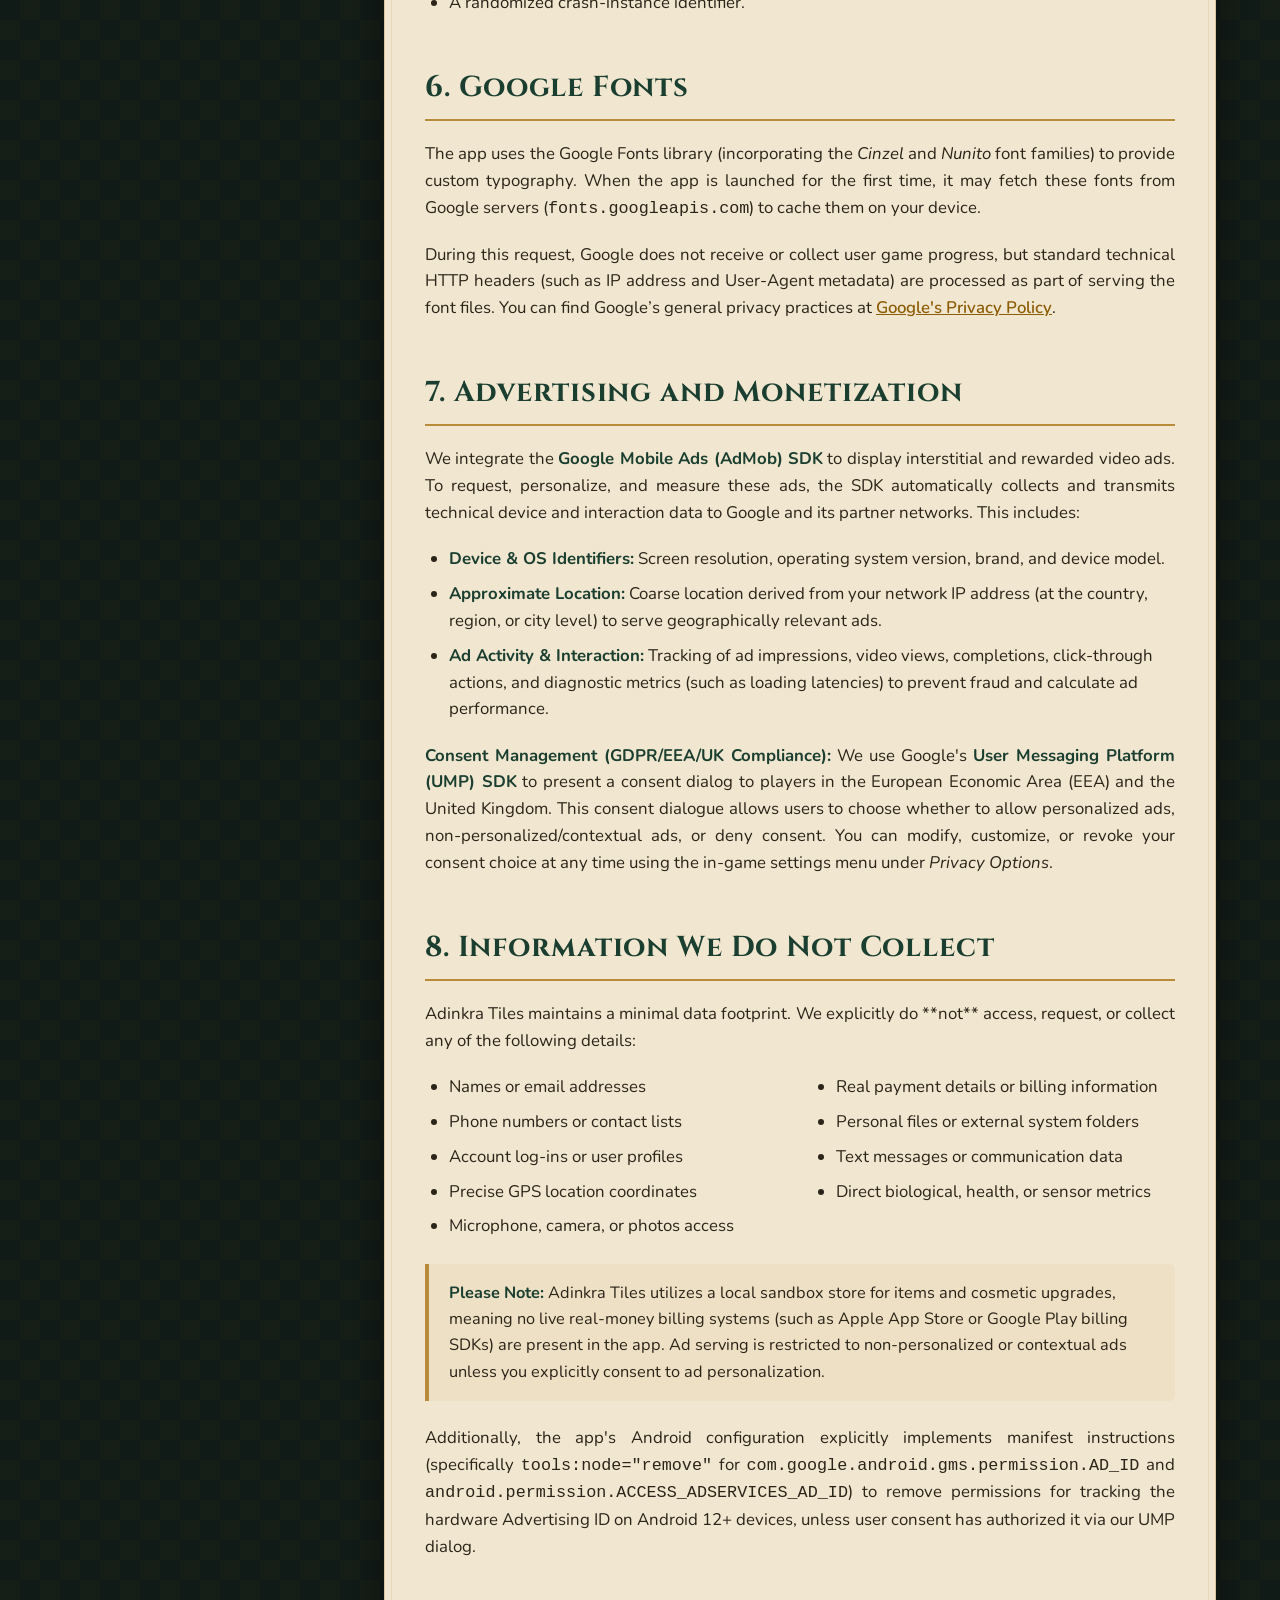
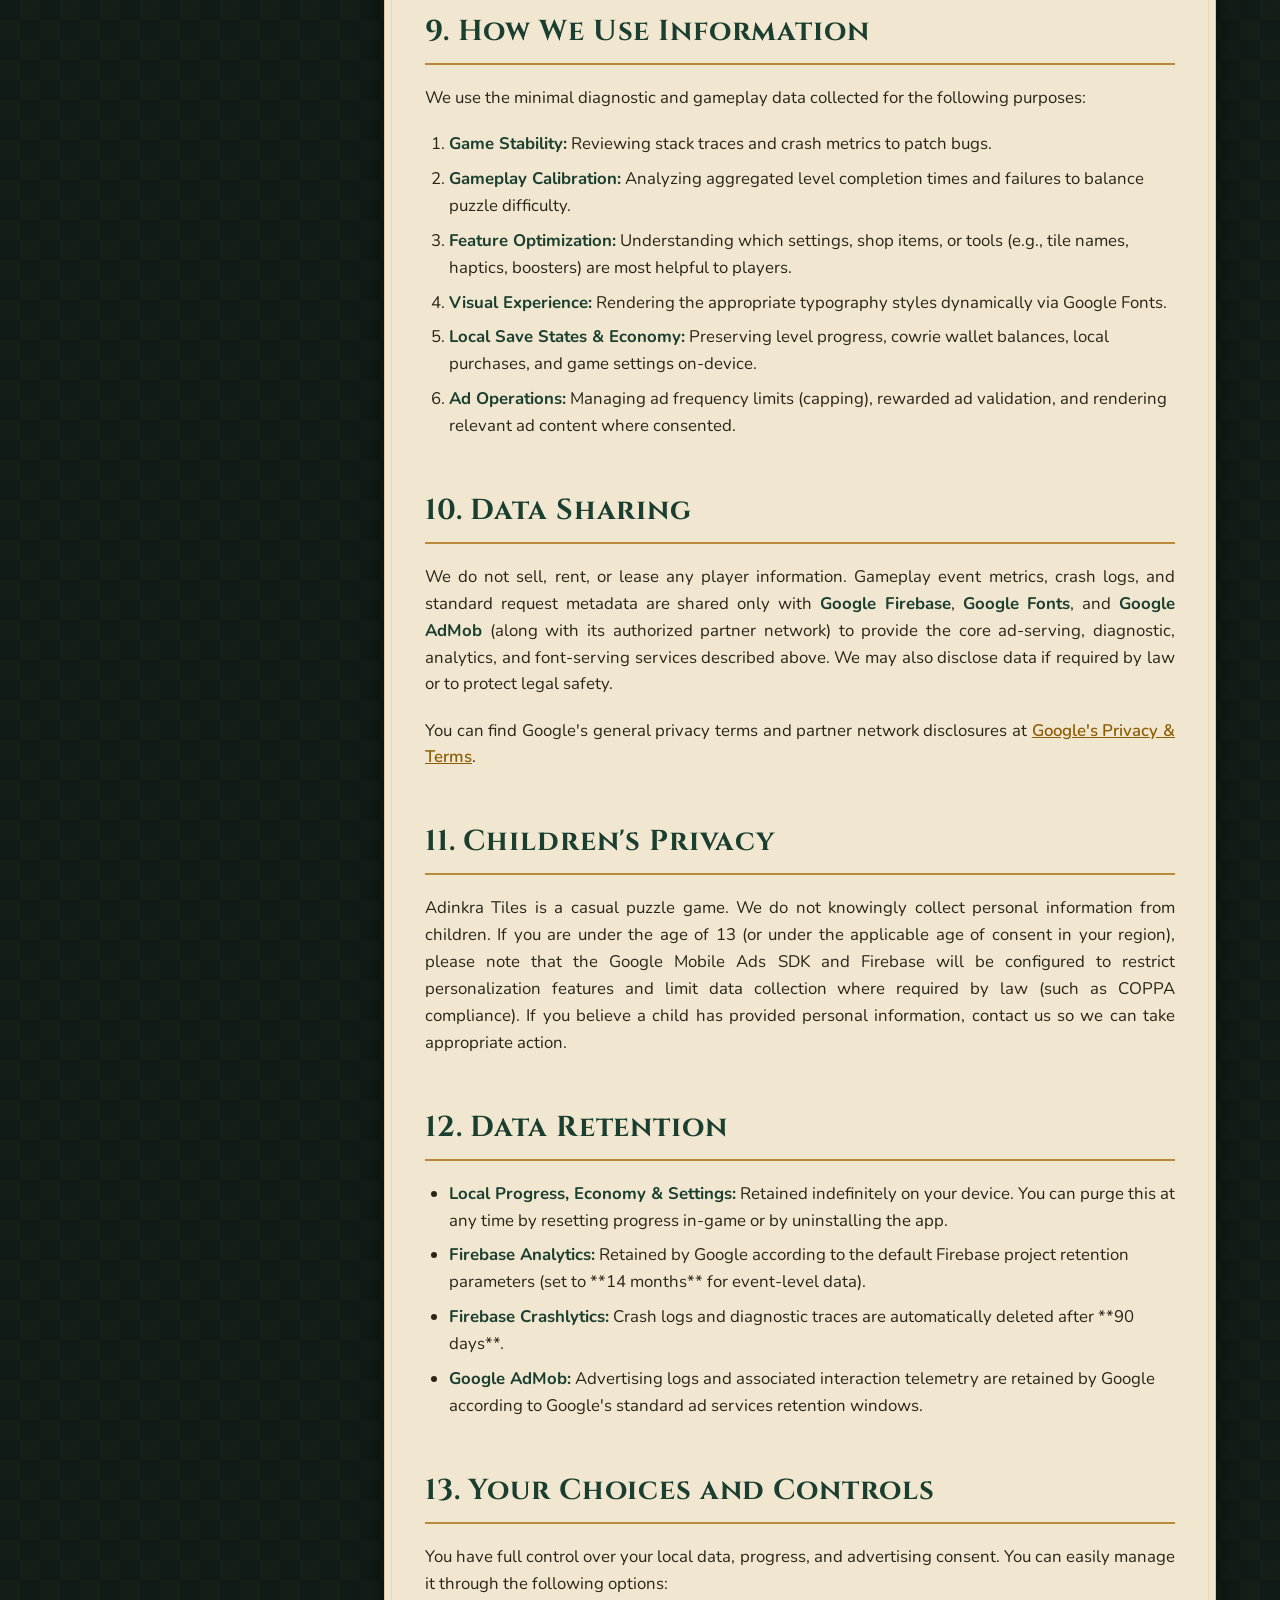
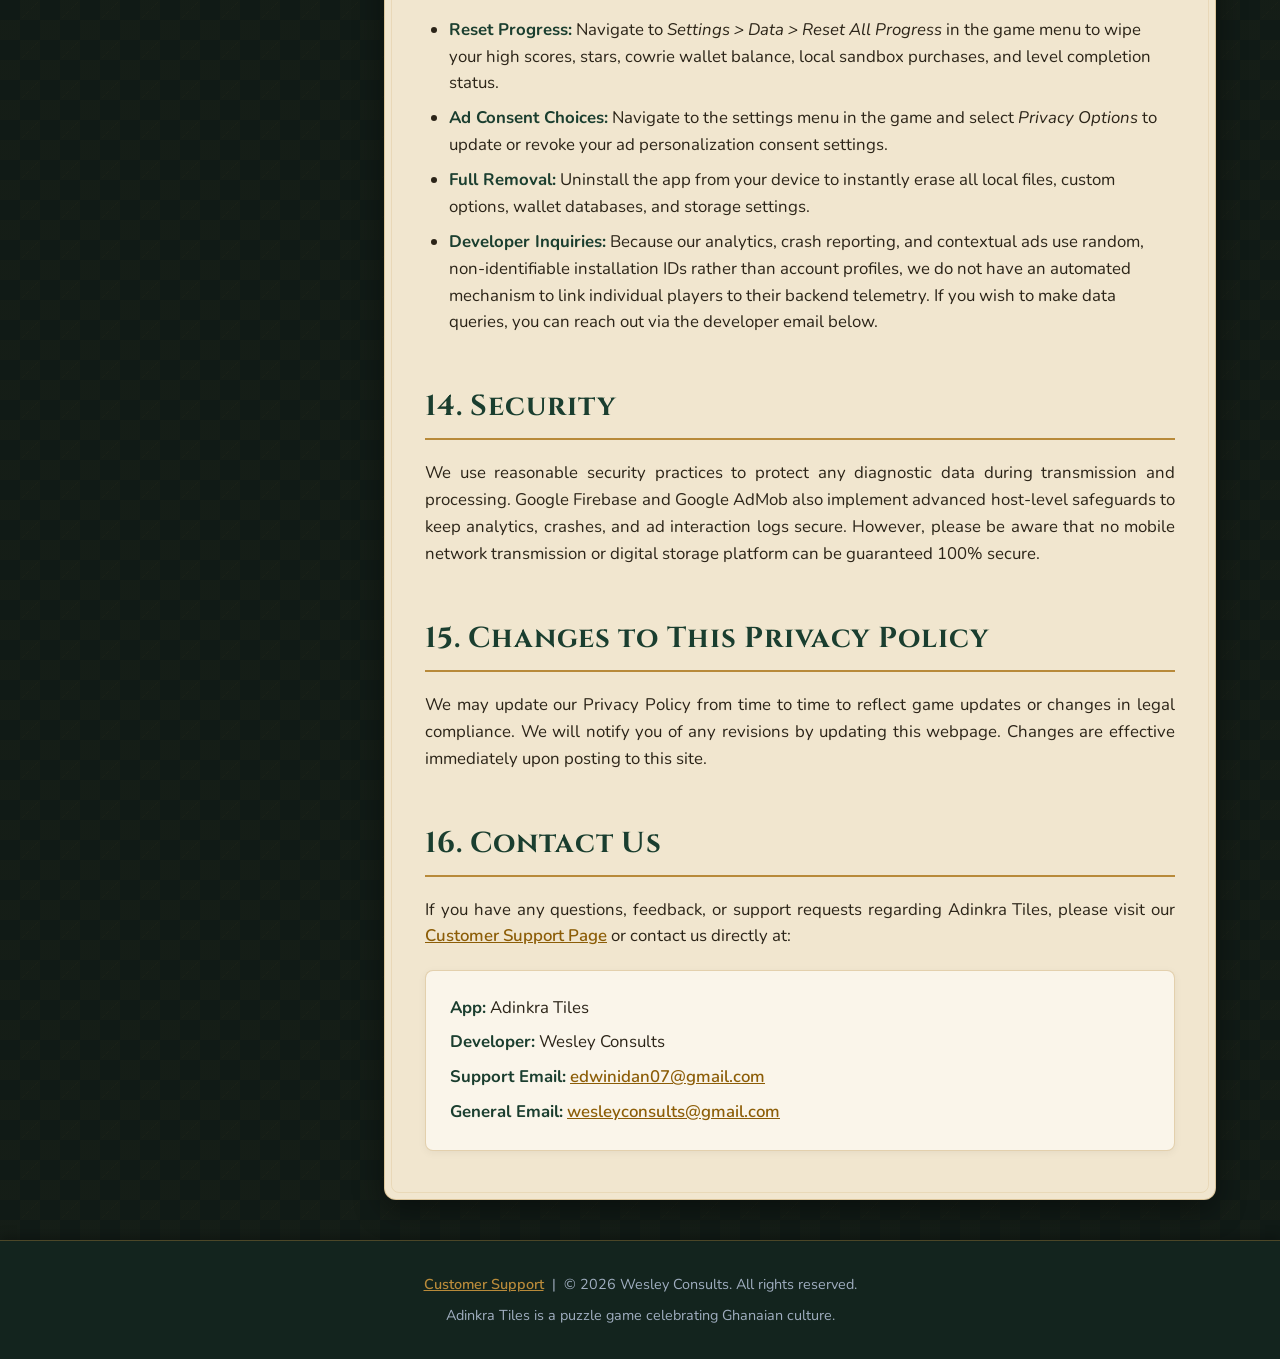
==== commit e506d56b: "feat: add customer support page with contact form and support emails" ====
--- a/public/index.html
+++ b/public/index.html
@@ -44,6 +44,7 @@
                 <a href="#section-14" class="toc-link" id="link-section-14">14. Data Security</a>
                 <a href="#section-15" class="toc-link" id="link-section-15">15. Policy Changes</a>
                 <a href="#section-16" class="toc-link" id="link-section-16">16. Contact Us</a>
+                <a href="support.html" class="toc-link" id="link-external-support" style="border-inline-start: 2px solid var(--gold); margin-block-start: 1rem; padding-block: 0.5rem; font-weight: 700; color: var(--gold);">Customer Support &rarr;</a>
             </nav>
         </aside>
 
@@ -253,11 +254,12 @@
             <!-- Section 16: Contact Us -->
             <section id="section-16" class="policy-section">
                 <h2>16. Contact Us</h2>
-                <p>If you have any questions or feedback regarding this Privacy Policy or data processing within Adinkra Tiles, please contact us at:</p>
+                <p>If you have any questions, feedback, or support requests regarding Adinkra Tiles, please visit our <a href="support.html" id="link-contact-support-page">Customer Support Page</a> or contact us directly at:</p>
                 <div class="contact-card">
                     <p><strong>App:</strong> Adinkra Tiles</p>
                     <p><strong>Developer:</strong> Wesley Consults</p>
-                    <p><strong>Email:</strong> <a href="mailto:wesleyconsults@gmail.com" id="link-contact-email">wesleyconsults@gmail.com</a></p>
+                    <p><strong>Support Email:</strong> <a href="mailto:edwinidan07@gmail.com" id="link-contact-support-email">edwinidan07@gmail.com</a></p>
+                    <p><strong>General Email:</strong> <a href="mailto:wesleyconsults@gmail.com" id="link-contact-email">wesleyconsults@gmail.com</a></p>
                 </div>
             </section>
         </main>
@@ -265,7 +267,7 @@
 
     <footer class="app-footer">
         <div class="footer-container">
-            <p>&copy; 2026 Wesley Consults. All rights reserved.</p>
+            <p><a href="support.html" style="color: var(--gold); text-decoration: underline; font-weight: 600;" id="link-footer-support">Customer Support</a> &nbsp;|&nbsp; &copy; 2026 Wesley Consults. All rights reserved.</p>
             <p>Adinkra Tiles is a puzzle game celebrating Ghanaian culture.</p>
         </div>
     </footer>
--- a/public/styles.css
+++ b/public/styles.css
@@ -361,6 +361,147 @@
     font-size: 0.9rem;
 }
 
+/* Form Layout & Fields styling */
+.support-form-layout {
+    display: flex;
+    flex-direction: column;
+    gap: 1.5rem;
+    margin-block-start: 1.5rem;
+}
+
+.form-group {
+    display: flex;
+    flex-direction: column;
+    gap: 0.5rem;
+}
+
+.form-group label {
+    font-size: 1rem;
+    font-weight: 700;
+    color: #1A3E2F;
+    display: inline-block;
+}
+
+.required-indicator {
+    color: #C53030;
+    margin-inline-start: 0.2rem;
+}
+
+.form-group input[type="text"],
+.form-group input[type="email"],
+.form-group select,
+.form-group textarea {
+    background-color: #FAF5EA;
+    border: 1px solid var(--border-color);
+    border-radius: 6px;
+    color: var(--text-primary);
+    font-family: var(--font-body);
+    font-size: 1rem;
+    padding: 0.75rem 1rem;
+    transition: border-color 0.2s ease, box-shadow 0.2s ease;
+    inline-size: 100%;
+    min-block-size: 48px;
+    box-sizing: border-box;
+}
+
+.form-group textarea {
+    min-block-size: 120px;
+    resize: vertical;
+}
+
+.form-group input:focus,
+.form-group select:focus,
+.form-group textarea:focus {
+    border-color: var(--gold);
+    box-shadow: 0 0 0 3px var(--gold-glow);
+    outline: none;
+}
+
+.hint {
+    font-size: 0.85rem;
+    color: var(--text-muted);
+    margin-block-start: 0.2rem;
+}
+
+.form-actions {
+    display: flex;
+    flex-wrap: wrap;
+    gap: 1rem;
+    margin-block-start: 0.5rem;
+}
+
+/* Button Styling */
+.btn {
+    font-family: var(--font-heading);
+    font-size: 0.95rem;
+    font-weight: 700;
+    padding: 0.8rem 1.75rem;
+    border-radius: 6px;
+    cursor: pointer;
+    transition: background-color 0.2s ease, border-color 0.2s ease, transform 0.1s ease;
+    display: inline-flex;
+    align-items: center;
+    justify-content: center;
+    text-align: center;
+    border: none;
+    box-shadow: 0 2px 4px rgba(0, 0, 0, 0.1);
+    min-block-size: 48px;
+}
+
+.btn:active {
+    transform: scale(0.98);
+}
+
+.btn-primary {
+    background-color: var(--gold);
+    color: #101A16;
+}
+
+.btn-primary:hover,
+.btn-primary:focus-visible {
+    background-color: #9C722D;
+    outline: 2px solid var(--gold);
+    outline-offset: 2px;
+}
+
+.btn-secondary {
+    background-color: #FAF5EA;
+    color: var(--text-primary);
+    border: 1px solid var(--border-color);
+}
+
+.btn-secondary:hover,
+.btn-secondary:focus-visible {
+    background-color: var(--card-accent);
+    border-color: var(--gold);
+    outline: 2px solid var(--gold);
+    outline-offset: 2px;
+}
+
+.support-info-box {
+    margin-block: 0;
+}
+
+.support-info-box.success {
+    background-color: #E6FFFA;
+    border-inline-start-color: #319795;
+    color: #234E52;
+}
+
+.support-info-box.error {
+    background-color: #FFF5F5;
+    border-inline-start-color: #E53E3E;
+    color: #742A2A;
+}
+
+/* Active sidebar link */
+.toc-link.active {
+    background-color: rgba(184, 138, 58, 0.1);
+    color: var(--gold);
+    border-inline-start-color: var(--gold);
+    font-weight: 700;
+}
+
 /* Responsive Breakpoints */
 @media (max-width: 900px) {
     .main-layout-container {
